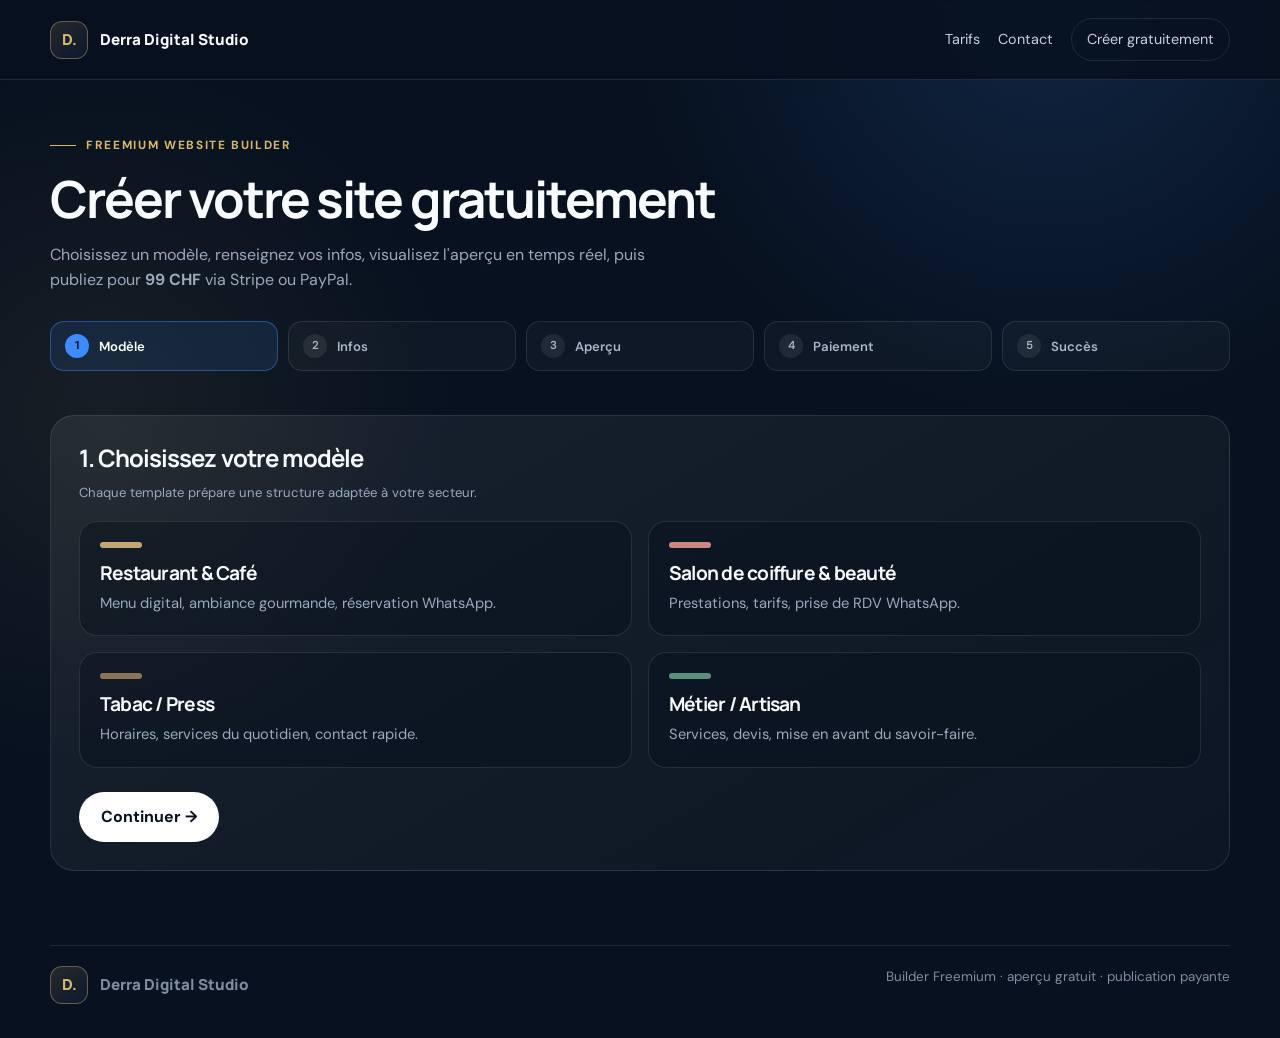
==== builder.html @ 291c0d31 "Set freemium publish price to 99 CHF Align the primary publish CTA and mock checkout amount with the" ====
<!DOCTYPE html>
<html lang="fr">
<head>
  <meta charset="UTF-8">
  <meta name="viewport" content="width=device-width, initial-scale=1.0">
  <meta name="description" content="Créez gratuitement l'aperçu de votre site avec Derra Digital Studio, puis publiez-le après paiement.">
  <meta name="theme-color" content="#07111f">
  <title>Créer votre site gratuitement — Derra Digital Studio</title>
  <link rel="preconnect" href="https://fonts.googleapis.com">
  <link rel="preconnect" href="https://fonts.gstatic.com" crossorigin>
  <link href="https://fonts.googleapis.com/css2?family=DM+Sans:wght@400;500;600;700&family=Manrope:wght@600;700;800&display=swap" rel="stylesheet">
  <link rel="stylesheet" href="css/builder.css">
</head>
<body>
  <header class="site-header">
    <nav class="container nav" aria-label="Navigation builder">
      <a class="brand" href="index.html">
        <span class="brand-mark">D.</span>
        <span>Derra Digital Studio</span>
      </a>
      <div class="nav-links">
        <a href="index.html#tarifs">Tarifs</a>
        <a href="index.html#contact">Contact</a>
        <a class="nav-cta" href="#/template">Créer gratuitement</a>
      </div>
    </nav>
  </header>

  <main class="container">
    <section class="builder-hero">
      <span class="eyebrow">Freemium Website Builder</span>
      <h1>Créer votre site gratuitement</h1>
      <p>Choisissez un modèle, renseignez vos infos, visualisez l'aperçu en temps réel, puis publiez pour <strong>99 CHF</strong> via Stripe ou PayPal.</p>
      <div class="steps" id="builder-steps" aria-label="Étapes du parcours"></div>
    </section>

    <!-- STEP 1: Template -->
    <section class="view panel" data-view="template">
      <h2>1. Choisissez votre modèle</h2>
      <p class="hint" style="margin:10px 0 18px">Chaque template prépare une structure adaptée à votre secteur.</p>
      <div class="template-grid" id="template-grid"></div>
      <div class="btn-row">
        <button class="btn btn-primary" type="button" data-action="goto-details">Continuer →</button>
      </div>
    </section>

    <!-- STEP 2: Details -->
    <section class="view" data-view="details">
      <div class="workspace">
        <div class="panel">
          <h2>2. Informations de votre commerce</h2>
          <p class="hint" style="margin:10px 0 18px">Les champs alimentent l'aperçu en direct à droite.</p>

          <form id="details-form" class="form-grid">
            <div class="field">
              <label for="businessName">Nom du commerce</label>
              <input id="businessName" name="businessName" type="text" placeholder="Ex. : Café du Quai" required>
            </div>
            <div class="field">
              <label for="tagline">Accroche / tagline</label>
              <input id="tagline" name="tagline" type="text" placeholder="Ex. : Cuisine maison & terrasse">
            </div>

            <div class="field">
              <label for="logo-input">Logo</label>
              <input id="logo-input" type="file" accept="image/*">
            </div>
            <div class="field">
              <label for="banner-input">Bannière</label>
              <input id="banner-input" type="file" accept="image/*">
            </div>

            <div class="field">
              <label for="phone">Téléphone</label>
              <input id="phone" name="phone" type="tel" placeholder="+41 …">
            </div>
            <div class="field">
              <label for="whatsapp">WhatsApp</label>
              <input id="whatsapp" name="whatsapp" type="tel" placeholder="+41 76 …">
            </div>
            <div class="field full">
              <label for="address">Adresse</label>
              <input id="address" name="address" type="text" placeholder="Rue, NPA, ville">
            </div>
            <div class="field full">
              <label for="hours">Horaires d'ouverture</label>
              <textarea id="hours" name="hours" placeholder="Lun–Sam 9h–18h30"></textarea>
            </div>

            <div class="field full">
              <label>Thème de couleurs</label>
              <div class="theme-grid" id="theme-grid"></div>
            </div>

            <div class="field full">
              <label>Services / produits (prix + images)</label>
              <div class="services-list" id="services-list"></div>
              <div class="btn-row" style="margin-top:12px">
                <button class="btn btn-secondary" type="button" data-action="add-service">+ Ajouter un service</button>
              </div>
            </div>
          </form>

          <p class="error" id="form-error" role="alert"></p>
          <div class="btn-row">
            <button class="btn btn-secondary" type="button" data-action="goto-template">← Retour</button>
            <button class="btn btn-primary" type="button" data-action="goto-preview">Voir l'aperçu →</button>
          </div>
        </div>

        <aside class="preview-shell" data-preview-mount aria-label="Aperçu en direct"></aside>
      </div>
    </section>

    <!-- STEP 3: Preview -->
    <section class="view panel" data-view="preview">
      <h2>3. Aperçu gratuit en temps réel</h2>
      <p class="hint" style="margin:10px 0 18px">Votre brouillon est gratuit. La publication en ligne démarre après paiement.</p>
      <div class="preview-shell" data-preview-mount style="position:relative;top:0;margin-bottom:8px"></div>
      <div class="btn-row">
        <button class="btn btn-secondary" type="button" data-action="back-details">← Modifier les infos</button>
        <button class="btn btn-gold" type="button" data-action="goto-checkout">Publier mon site web maintenant — 99 CHF</button>
      </div>
    </section>

    <!-- STEP 4: Checkout -->
    <section class="view" data-view="checkout">
      <div class="checkout-grid">
        <div class="panel">
          <h2>4. Publier mon site web maintenant — 99 CHF</h2>
          <p class="hint" style="margin:10px 0 18px">Choisissez Stripe ou PayPal pour confirmer la publication. Le paiement est simulé pour cette démo (intégration réelle à brancher ensuite).</p>

          <div class="pay-options" id="pay-options">
            <div class="pay-card">
              <div>
                <strong>Stripe</strong>
                <p>Carte bancaire sécurisée · 99 CHF</p>
              </div>
              <button class="btn btn-gold" type="button" data-pay="stripe">Publier mon site web maintenant — 99 CHF</button>
            </div>
            <div class="pay-card">
              <div>
                <strong>PayPal</strong>
                <p>Compte PayPal ou carte · 99 CHF</p>
              </div>
              <button class="btn btn-primary" type="button" data-pay="paypal">Payer 99 CHF avec PayPal</button>
            </div>
          </div>

          <div class="btn-row">
            <button class="btn btn-secondary" type="button" data-action="goto-preview">← Revenir à l'aperçu</button>
          </div>
        </div>

        <div>
          <div class="summary-box" id="checkout-summary"></div>
          <div class="preview-shell" data-preview-mount style="margin-top:16px;position:relative;top:0"></div>
        </div>
      </div>
    </section>

    <!-- STEP 5: Success -->
    <section class="view" data-view="success">
      <div class="success-card">
        <div class="badge-ok">Paiement confirmé</div>
        <h2>Votre site est prêt à être mis en ligne</h2>
        <div id="success-meta"></div>
        <ol>
          <li>Nous verrouillons votre configuration (brouillon payé).</li>
          <li>Vous recevez un lien de prévisualisation de production.</li>
          <li>Connectez votre nom de domaine (ex. moncommerce.ch) via DNS.</li>
          <li>Validation finale et mise en ligne sous 2 à 3 jours après réception des médias.</li>
        </ol>
        <div class="btn-row" style="justify-content:center">
          <a class="btn btn-primary" href="https://wa.me/41765761672?text=Bonjour%20Derra%20Digital%20Studio%2C%20j%27ai%20pay%C3%A9%20la%20publication%20Freemium%20et%20je%20souhaite%20connecter%20mon%20domaine." target="_blank" rel="noopener noreferrer">Parler du domaine sur WhatsApp</a>
          <button class="btn btn-secondary" type="button" data-action="reset-builder">Créer un nouveau brouillon</button>
        </div>
      </div>
    </section>
  </main>

  <div class="overlay" id="payment-overlay" aria-live="polite" aria-busy="true">
    <div class="modal">
      <div class="spinner" aria-hidden="true"></div>
      <h3>Traitement du paiement</h3>
      <p id="payment-overlay-text" style="color:#9aa9bc;margin:10px 0 0">Veuillez patienter…</p>
    </div>
  </div>

  <footer>
    <div class="container footer-inner">
      <a class="brand" href="index.html"><span class="brand-mark">D.</span><span>Derra Digital Studio</span></a>
      <span>Builder Freemium · aperçu gratuit · publication payante</span>
    </div>
  </footer>

  <script src="js/builder-state.js"></script>
  <script src="js/builder-app.js"></script>
</body>
</html>
---- css/builder.css ----
:root {
  --ink: #07111f;
  --ink-soft: #0d1b2d;
  --blue: #3d8bfd;
  --blue-light: #78b4ff;
  --gold: #d9b86c;
  --white: #f8fbff;
  --muted: #9aa9bc;
  --line: rgba(255, 255, 255, .1);
  --card: rgba(255, 255, 255, .055);
  --radius: 24px;
  --shadow: 0 24px 80px rgba(0, 0, 0, .3);
}

* { box-sizing: border-box; }
html { scroll-behavior: smooth; }
body {
  margin: 0;
  min-height: 100vh;
  color: var(--white);
  background:
    radial-gradient(circle at 82% 0%, rgba(61, 139, 253, .16), transparent 26rem),
    radial-gradient(circle at 8% 40%, rgba(217, 184, 108, .08), transparent 22rem),
    var(--ink);
  font-family: "DM Sans", sans-serif;
  line-height: 1.6;
}

a { color: inherit; text-decoration: none; }
button, input, textarea, select { font: inherit; }
img { max-width: 100%; display: block; }
.container { width: min(1180px, calc(100% - 36px)); margin-inline: auto; }

.site-header {
  position: sticky;
  top: 0;
  z-index: 20;
  padding: 18px 0;
  border-bottom: 1px solid var(--line);
  background: rgba(7, 17, 31, .88);
  backdrop-filter: blur(14px);
}
.nav { display: flex; align-items: center; justify-content: space-between; gap: 20px; }
.brand { display: flex; align-items: center; gap: 12px; font: 800 .95rem "Manrope", sans-serif; }
.brand-mark {
  display: grid;
  width: 38px;
  height: 38px;
  place-items: center;
  border: 1px solid rgba(217, 184, 108, .4);
  border-radius: 12px;
  color: var(--gold);
  background: linear-gradient(145deg, rgba(217, 184, 108, .15), rgba(61, 139, 253, .08));
  font: 800 .95rem "Manrope", sans-serif;
}
.nav-links { display: flex; align-items: center; gap: 18px; color: #c7d1de; font-size: .9rem; }
.nav-cta {
  padding: 9px 15px;
  border: 1px solid var(--line);
  border-radius: 999px;
}

.builder-hero { padding: 48px 0 20px; }
.eyebrow {
  display: inline-flex;
  align-items: center;
  gap: 10px;
  margin-bottom: 14px;
  color: var(--gold);
  font-size: .74rem;
  font-weight: 700;
  letter-spacing: .14em;
  text-transform: uppercase;
}
.eyebrow::before { width: 26px; height: 1px; background: currentColor; content: ""; }
h1, h2, h3 { margin: 0; font-family: "Manrope", sans-serif; letter-spacing: -.04em; line-height: 1.15; }
h1 { font-size: clamp(2rem, 4vw, 3.2rem); max-width: 760px; }
.builder-hero p { max-width: 640px; margin: 14px 0 0; color: var(--muted); }

.steps {
  display: grid;
  grid-template-columns: repeat(5, 1fr);
  gap: 10px;
  margin: 28px 0 24px;
}
.step-pill {
  display: flex;
  align-items: center;
  gap: 10px;
  padding: 12px 14px;
  border: 1px solid var(--line);
  border-radius: 14px;
  color: #aab7c8;
  background: rgba(255, 255, 255, .03);
  font-size: .82rem;
  font-weight: 600;
}
.step-pill span {
  display: grid;
  width: 24px;
  height: 24px;
  place-items: center;
  border-radius: 50%;
  background: rgba(255, 255, 255, .08);
  font-size: .72rem;
}
.step-pill.active {
  border-color: rgba(61, 139, 253, .45);
  color: #fff;
  background: rgba(61, 139, 253, .12);
}
.step-pill.active span { background: var(--blue); color: #06101d; font-weight: 800; }
.step-pill.done { border-color: rgba(217, 184, 108, .35); color: #e8eef6; }

.panel {
  padding: 28px;
  border: 1px solid var(--line);
  border-radius: var(--radius);
  background: linear-gradient(150deg, rgba(255, 255, 255, .07), rgba(255, 255, 255, .025));
}

.btn {
  display: inline-flex;
  min-height: 50px;
  align-items: center;
  justify-content: center;
  gap: 10px;
  padding: 0 22px;
  border: 0;
  border-radius: 999px;
  cursor: pointer;
  font-weight: 700;
  transition: transform .2s ease, border-color .2s ease;
}
.btn:hover { transform: translateY(-2px); }
.btn:disabled { opacity: .55; cursor: not-allowed; transform: none; }
.btn-primary { color: #07111f; background: #fff; }
.btn-secondary { border: 1px solid var(--line); color: #d7e0eb; background: rgba(255, 255, 255, .03); }
.btn-gold { color: #1a1408; background: linear-gradient(120deg, #e5c882, #d9b86c); }
.btn-row { display: flex; flex-wrap: wrap; gap: 12px; margin-top: 24px; }

.template-grid {
  display: grid;
  grid-template-columns: repeat(2, 1fr);
  gap: 16px;
}
.template-card {
  text-align: left;
  padding: 20px;
  border: 1px solid var(--line);
  border-radius: 18px;
  color: inherit;
  background: rgba(5, 15, 27, .4);
  cursor: pointer;
  transition: border-color .2s ease, transform .2s ease;
}
.template-card:hover { border-color: rgba(120, 180, 255, .35); transform: translateY(-3px); }
.template-card.selected {
  border-color: rgba(61, 139, 253, .55);
  box-shadow: 0 0 0 1px rgba(61, 139, 253, .25);
}
.template-card h3 { font-size: 1.2rem; margin-bottom: 8px; }
.template-card p { margin: 0; color: var(--muted); font-size: .92rem; }
.template-accent {
  width: 42px;
  height: 6px;
  margin-bottom: 14px;
  border-radius: 999px;
}

.form-grid { display: grid; grid-template-columns: repeat(2, 1fr); gap: 16px; }
.field { display: grid; gap: 8px; }
.field.full { grid-column: 1 / -1; }
.field label { color: #d7e0eb; font-size: .84rem; font-weight: 700; }
.field input,
.field select,
.field textarea {
  width: 100%;
  padding: 13px 15px;
  border: 1px solid rgba(255, 255, 255, .14);
  border-radius: 14px;
  color: #f4f8fc;
  background: rgba(5, 15, 27, .55);
  outline: none;
}
.field textarea { min-height: 96px; resize: vertical; }
.field input:focus,
.field select:focus,
.field textarea:focus {
  border-color: rgba(120, 180, 255, .55);
  box-shadow: 0 0 0 3px rgba(61, 139, 253, .18);
}
.field select option { color: #07111f; }
.hint { margin: 0; color: var(--muted); font-size: .82rem; }
.error { color: #ff9b9b; font-size: .84rem; margin: 8px 0 0; }

.theme-grid { display: grid; grid-template-columns: repeat(4, 1fr); gap: 10px; }
.theme-swatch {
  display: grid;
  gap: 8px;
  padding: 12px;
  border: 1px solid var(--line);
  border-radius: 14px;
  color: inherit;
  background: rgba(255, 255, 255, .03);
  cursor: pointer;
  text-align: left;
}
.theme-swatch.selected { border-color: rgba(217, 184, 108, .5); }
.theme-swatch i {
  display: block;
  height: 28px;
  border-radius: 8px;
}
.theme-swatch span { font-size: .78rem; font-weight: 700; }

.services-list { display: grid; gap: 12px; }
.service-row {
  display: grid;
  grid-template-columns: 1.3fr .7fr 1fr auto;
  gap: 10px;
  align-items: end;
  padding: 14px;
  border: 1px solid var(--line);
  border-radius: 16px;
  background: rgba(5, 15, 27, .35);
}
.service-row .remove {
  min-height: 46px;
  padding: 0 14px;
  border: 1px solid rgba(255, 120, 120, .25);
  border-radius: 12px;
  color: #ffb4b4;
  background: rgba(255, 80, 80, .08);
  cursor: pointer;
}

.workspace {
  display: grid;
  grid-template-columns: minmax(0, .95fr) minmax(0, 1.05fr);
  gap: 20px;
  align-items: start;
}

.preview-shell {
  position: sticky;
  top: 96px;
  overflow: hidden;
  border: 1px solid var(--line);
  border-radius: 20px;
  background: #0a1524;
  box-shadow: var(--shadow);
}
.preview-banner {
  display: flex;
  align-items: center;
  justify-content: center;
  gap: 8px;
  padding: 11px 14px;
  color: #1a1408;
  background: linear-gradient(120deg, #e5c882, #d9b86c);
  font-size: .8rem;
  font-weight: 800;
  letter-spacing: .04em;
  text-transform: uppercase;
}
.preview-frame {
  min-height: 560px;
  padding: 0;
  overflow: hidden;
}
.preview-site {
  min-height: 560px;
  color: var(--preview-text, #fff);
  background: var(--preview-bg, #07111f);
}
.preview-site .phero {
  position: relative;
  min-height: 250px;
  display: grid;
  align-items: end;
  padding: 28px;
  background:
    linear-gradient(180deg, rgba(0, 0, 0, .15), rgba(0, 0, 0, .72)),
    var(--preview-banner, linear-gradient(135deg, #1c2d45, #0d1b2d));
  background-size: cover;
  background-position: center;
}
.preview-site .phero img.logo {
  width: 56px;
  height: 56px;
  object-fit: cover;
  border-radius: 12px;
  margin-bottom: 14px;
  border: 1px solid rgba(255, 255, 255, .25);
}
.preview-site .phero h2 { font-size: clamp(1.6rem, 3vw, 2.2rem); }
.preview-site .phero p { margin: 8px 0 0; opacity: .88; }
.preview-body { padding: 24px; background: var(--preview-soft, #0d1b2d); }
.preview-meta {
  display: grid;
  gap: 8px;
  margin-bottom: 20px;
  padding: 14px;
  border: 1px solid rgba(255, 255, 255, .1);
  border-radius: 14px;
  font-size: .88rem;
}
.preview-services { display: grid; gap: 10px; }
.preview-service {
  display: grid;
  grid-template-columns: 64px 1fr auto;
  gap: 12px;
  align-items: center;
  padding: 10px;
  border-radius: 12px;
  background: rgba(255, 255, 255, .05);
}
.preview-service img {
  width: 64px;
  height: 64px;
  object-fit: cover;
  border-radius: 10px;
  background: rgba(255, 255, 255, .08);
}
.preview-service strong { display: block; }
.preview-service span { color: var(--preview-primary, #78b4ff); font-weight: 700; }
.preview-empty { color: rgba(255, 255, 255, .55); font-size: .9rem; }

.checkout-grid { display: grid; grid-template-columns: 1.1fr .9fr; gap: 18px; }
.pay-options { display: grid; gap: 12px; }
.pay-card {
  display: flex;
  align-items: center;
  justify-content: space-between;
  gap: 14px;
  padding: 18px;
  border: 1px solid var(--line);
  border-radius: 16px;
  background: rgba(5, 15, 27, .45);
}
.pay-card strong { display: block; font-size: 1.05rem; }
.pay-card p { margin: 4px 0 0; color: var(--muted); font-size: .86rem; }
.summary-box {
  padding: 20px;
  border: 1px solid rgba(61, 139, 253, .28);
  border-radius: 18px;
  background: rgba(61, 139, 253, .1);
}
.summary-box ul { margin: 12px 0 0; padding-left: 18px; color: #d5deed; }
.summary-price {
  margin-top: 18px;
  font: 800 2rem/1 "Manrope", sans-serif;
  letter-spacing: -.04em;
}

.overlay {
  position: fixed;
  inset: 0;
  z-index: 40;
  display: none;
  place-items: center;
  padding: 20px;
  background: rgba(3, 8, 16, .72);
}
.overlay.open { display: grid; }
.modal {
  width: min(420px, 100%);
  padding: 28px;
  border: 1px solid var(--line);
  border-radius: 20px;
  background: #0d1b2d;
  text-align: center;
}
.spinner {
  width: 42px;
  height: 42px;
  margin: 0 auto 16px;
  border: 3px solid rgba(255, 255, 255, .15);
  border-top-color: var(--blue-light);
  border-radius: 50%;
  animation: spin .8s linear infinite;
}
@keyframes spin { to { transform: rotate(360deg); } }

.success-card {
  max-width: 720px;
  margin: 0 auto;
  padding: 36px;
  border: 1px solid rgba(120, 180, 255, .25);
  border-radius: 28px;
  background: linear-gradient(130deg, rgba(61, 139, 253, .14), rgba(217, 184, 108, .07));
  text-align: center;
}
.success-card ol {
  text-align: left;
  margin: 24px auto 0;
  max-width: 520px;
  color: #d5deed;
}
.badge-ok {
  display: inline-flex;
  margin-bottom: 14px;
  padding: 7px 12px;
  border-radius: 999px;
  color: #0b1a12;
  background: #8de0b5;
  font-size: .75rem;
  font-weight: 800;
  letter-spacing: .06em;
  text-transform: uppercase;
}

.view { display: none; }
.view.active { display: block; }

footer {
  margin-top: 50px;
  padding: 24px 0 34px;
  color: #7f8da0;
  font-size: .84rem;
}
.footer-inner {
  display: flex;
  justify-content: space-between;
  gap: 16px;
  padding-top: 20px;
  border-top: 1px solid var(--line);
}

@media (max-width: 940px) {
  .steps { grid-template-columns: 1fr 1fr; }
  .template-grid,
  .workspace,
  .checkout-grid,
  .form-grid { grid-template-columns: 1fr; }
  .theme-grid { grid-template-columns: 1fr 1fr; }
  .preview-shell { position: static; }
  .service-row { grid-template-columns: 1fr; }
  .nav-links a:not(.nav-cta) { display: none; }
}

@media (max-width: 560px) {
  .steps { grid-template-columns: 1fr; }
  .panel { padding: 20px; }
  .btn-row { flex-direction: column; }
  .btn-row .btn { width: 100%; }
  .footer-inner { flex-direction: column; }
}
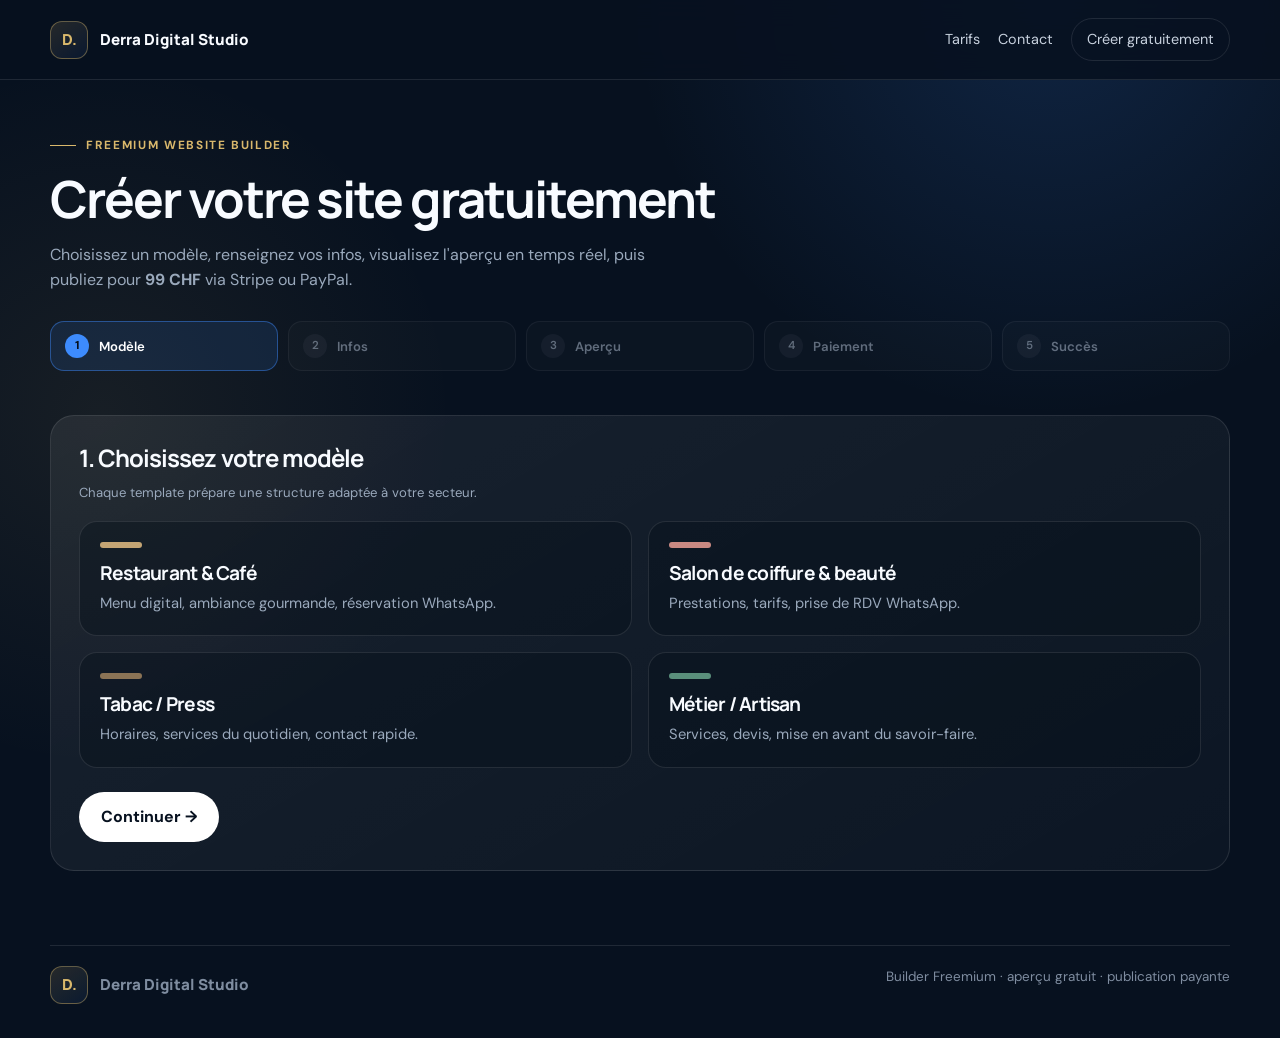
==== commit cffc1cca: "Improve freemium builder preview UX Render a full interactive site preview, enable step jumping, and" ====
--- a/builder.html
+++ b/builder.html
@@ -108,18 +108,30 @@
           </div>
         </div>
 
-        <aside class="preview-shell" data-preview-mount aria-label="Aperçu en direct"></aside>
+        <aside class="preview-shell compact" data-preview-mount data-preview-mode="compact" aria-label="Aperçu en direct"></aside>
       </div>
     </section>
 
     <!-- STEP 3: Preview -->
-    <section class="view panel" data-view="preview">
-      <h2>3. Aperçu gratuit en temps réel</h2>
-      <p class="hint" style="margin:10px 0 18px">Votre brouillon est gratuit. La publication en ligne démarre après paiement.</p>
-      <div class="preview-shell" data-preview-mount style="position:relative;top:0;margin-bottom:8px"></div>
-      <div class="btn-row">
-        <button class="btn btn-secondary" type="button" data-action="back-details">← Modifier les infos</button>
-        <button class="btn btn-gold" type="button" data-action="goto-checkout">Publier mon site web maintenant — 99 CHF</button>
+    <section class="view" data-view="preview">
+      <div class="panel" style="margin-bottom:16px">
+        <h2>3. Aperçu gratuit en temps réel</h2>
+        <p class="hint" style="margin:10px 0 0">Voici exactement à quoi ressemblera votre site publié. Naviguez dans l'aperçu, puis publiez quand vous êtes prêt.</p>
+      </div>
+
+      <div class="preview-shell full-page" data-preview-mount data-preview-mode="full" aria-label="Aperçu complet du site"></div>
+
+      <div class="preview-cta-bar" id="preview-cta-bar">
+        <strong>Votre site vous plaît ?</strong>
+        <div class="preview-cta-actions">
+          <button class="btn btn-secondary" type="button" data-action="back-details">Retour pour modifier</button>
+          <button class="btn btn-gold" type="button" data-action="goto-checkout">Publier mon site maintenant — 99 CHF</button>
+        </div>
+      </div>
+
+      <div class="btn-row" style="margin-top:18px">
+        <button class="btn btn-secondary" type="button" data-action="back-details">← Retour</button>
+        <button class="btn btn-primary" type="button" data-action="goto-checkout">Continuer vers le paiement →</button>
       </div>
     </section>
 
@@ -136,7 +148,7 @@
                 <strong>Stripe</strong>
                 <p>Carte bancaire sécurisée · 99 CHF</p>
               </div>
-              <button class="btn btn-gold" type="button" data-pay="stripe">Publier mon site web maintenant — 99 CHF</button>
+              <button class="btn btn-gold" type="button" data-pay="stripe">Publier mon site maintenant — 99 CHF</button>
             </div>
             <div class="pay-card">
               <div>
@@ -148,13 +160,13 @@
           </div>
 
           <div class="btn-row">
-            <button class="btn btn-secondary" type="button" data-action="goto-preview">← Revenir à l'aperçu</button>
+            <button class="btn btn-secondary" type="button" data-action="back-preview">← Retour</button>
           </div>
         </div>
 
         <div>
           <div class="summary-box" id="checkout-summary"></div>
-          <div class="preview-shell" data-preview-mount style="margin-top:16px;position:relative;top:0"></div>
+          <div class="preview-shell compact" data-preview-mount data-preview-mode="compact" style="margin-top:16px;position:relative;top:0"></div>
         </div>
       </div>
     </section>
--- a/css/builder.css
+++ b/css/builder.css
@@ -87,13 +87,26 @@
   display: flex;
   align-items: center;
   gap: 10px;
+  width: 100%;
   padding: 12px 14px;
   border: 1px solid var(--line);
   border-radius: 14px;
   color: #aab7c8;
   background: rgba(255, 255, 255, .03);
+  font: inherit;
   font-size: .82rem;
   font-weight: 600;
+  text-align: left;
+  cursor: default;
+}
+.step-pill.clickable {
+  cursor: pointer;
+  transition: border-color .2s ease, transform .2s ease, background .2s ease;
+}
+.step-pill.clickable:hover {
+  border-color: rgba(120, 180, 255, .4);
+  transform: translateY(-1px);
+  color: #fff;
 }
 .step-pill span {
   display: grid;
@@ -111,6 +124,12 @@
 }
 .step-pill.active span { background: var(--blue); color: #06101d; font-weight: 800; }
 .step-pill.done { border-color: rgba(217, 184, 108, .35); color: #e8eef6; }
+.step-pill:disabled,
+.step-pill.locked {
+  opacity: .55;
+  cursor: not-allowed;
+  pointer-events: none;
+}
 
 .panel {
   padding: 28px;
@@ -265,67 +284,204 @@
   text-transform: uppercase;
 }
 .preview-frame {
-  min-height: 560px;
+  min-height: 420px;
+  max-height: 640px;
   padding: 0;
-  overflow: hidden;
-}
+  overflow: auto;
+  background: #050b14;
+}
+.preview-shell.full-page {
+  position: relative;
+  top: 0;
+  margin-bottom: 88px;
+}
+.preview-shell.full-page .preview-frame {
+  min-height: 720px;
+  max-height: none;
+  overflow: visible;
+}
+.preview-shell.compact .preview-frame {
+  max-height: 560px;
+}
+
 .preview-site {
-  min-height: 560px;
+  min-height: 100%;
   color: var(--preview-text, #fff);
   background: var(--preview-bg, #07111f);
-}
-.preview-site .phero {
+  font-family: "DM Sans", sans-serif;
+}
+.preview-site * { box-sizing: border-box; }
+.ps-header {
+  display: flex;
+  align-items: center;
+  justify-content: space-between;
+  gap: 16px;
+  padding: 16px 22px;
+  border-bottom: 1px solid rgba(255, 255, 255, .1);
+  background: rgba(0, 0, 0, .22);
+}
+.ps-brand { display: flex; align-items: center; gap: 12px; font-weight: 800; }
+.ps-brand img {
+  width: 42px;
+  height: 42px;
+  object-fit: cover;
+  border-radius: 10px;
+  border: 1px solid rgba(255, 255, 255, .2);
+}
+.ps-brand-mark {
+  display: grid;
+  width: 42px;
+  height: 42px;
+  place-items: center;
+  border-radius: 10px;
+  background: rgba(255, 255, 255, .08);
+  color: var(--preview-primary, #78b4ff);
+  font-weight: 800;
+}
+.ps-nav { display: flex; gap: 14px; color: rgba(255, 255, 255, .72); font-size: .82rem; font-weight: 600; }
+.ps-nav a:hover { color: #fff; }
+
+.ps-hero {
   position: relative;
-  min-height: 250px;
+  min-height: 320px;
   display: grid;
   align-items: end;
-  padding: 28px;
-  background:
-    linear-gradient(180deg, rgba(0, 0, 0, .15), rgba(0, 0, 0, .72)),
-    var(--preview-banner, linear-gradient(135deg, #1c2d45, #0d1b2d));
+  padding: 36px 28px;
   background-size: cover;
   background-position: center;
 }
-.preview-site .phero img.logo {
-  width: 56px;
-  height: 56px;
-  object-fit: cover;
-  border-radius: 12px;
-  margin-bottom: 14px;
-  border: 1px solid rgba(255, 255, 255, .25);
-}
-.preview-site .phero h2 { font-size: clamp(1.6rem, 3vw, 2.2rem); }
-.preview-site .phero p { margin: 8px 0 0; opacity: .88; }
-.preview-body { padding: 24px; background: var(--preview-soft, #0d1b2d); }
-.preview-meta {
-  display: grid;
+.ps-hero-copy { max-width: 640px; }
+.ps-kicker {
+  margin-bottom: 10px;
+  color: var(--preview-primary, #78b4ff);
+  font-size: .74rem;
+  font-weight: 800;
+  letter-spacing: .14em;
+  text-transform: uppercase;
+}
+.ps-hero h1 { margin: 0; font-family: "Manrope", sans-serif; font-size: clamp(1.8rem, 4vw, 2.8rem); letter-spacing: -.04em; line-height: 1.1; }
+.ps-hero p { margin: 12px 0 0; max-width: 520px; opacity: .9; font-size: 1.02rem; }
+.ps-hero-actions { display: flex; flex-wrap: wrap; gap: 10px; margin-top: 22px; }
+.ps-btn {
+  display: inline-flex;
+  min-height: 46px;
+  align-items: center;
+  justify-content: center;
   gap: 8px;
-  margin-bottom: 20px;
-  padding: 14px;
+  padding: 0 18px;
+  border-radius: 999px;
+  font-weight: 700;
+  font-size: .9rem;
+  text-decoration: none;
+  color: inherit;
+}
+.ps-btn-primary { color: #07111f; background: #fff; }
+.ps-btn-whatsapp { color: #062816; background: #25d366; }
+.ps-btn-ghost { border: 1px solid rgba(255, 255, 255, .28); color: #fff; background: rgba(255, 255, 255, .06); }
+
+.ps-section { padding: 36px 28px; }
+.ps-section.alt { background: var(--preview-soft, #0d1b2d); }
+.ps-section h2 {
+  margin: 0 0 8px;
+  font-family: "Manrope", sans-serif;
+  font-size: clamp(1.35rem, 3vw, 1.9rem);
+  letter-spacing: -.03em;
+}
+.ps-section .lead { margin: 0 0 22px; opacity: .72; }
+
+.ps-gallery {
+  display: grid;
+  grid-template-columns: repeat(3, 1fr);
+  gap: 12px;
+}
+.ps-gallery figure {
+  margin: 0;
+  overflow: hidden;
+  aspect-ratio: 4 / 3;
+  border-radius: 14px;
+  background: rgba(255, 255, 255, .06);
+}
+.ps-gallery img { width: 100%; height: 100%; object-fit: cover; }
+
+.ps-cards {
+  display: grid;
+  grid-template-columns: repeat(auto-fit, minmax(180px, 1fr));
+  gap: 14px;
+}
+.ps-card {
+  overflow: hidden;
+  border: 1px solid rgba(255, 255, 255, .1);
+  border-radius: 16px;
+  background: rgba(255, 255, 255, .04);
+}
+.ps-card-media {
+  height: 140px;
+  background:
+    linear-gradient(145deg, rgba(255, 255, 255, .08), rgba(255, 255, 255, .02));
+  background-size: cover;
+  background-position: center;
+}
+.ps-card-body { padding: 14px; }
+.ps-card-body strong { display: block; margin-bottom: 6px; }
+.ps-price { color: var(--preview-primary, #78b4ff); font-weight: 800; }
+
+.ps-contact-grid {
+  display: grid;
+  grid-template-columns: 1.1fr .9fr;
+  gap: 18px;
+  align-items: start;
+}
+.ps-info-list { display: grid; gap: 12px; }
+.ps-info-item {
+  padding: 14px 16px;
   border: 1px solid rgba(255, 255, 255, .1);
   border-radius: 14px;
-  font-size: .88rem;
-}
-.preview-services { display: grid; gap: 10px; }
-.preview-service {
-  display: grid;
-  grid-template-columns: 64px 1fr auto;
-  gap: 12px;
-  align-items: center;
-  padding: 10px;
-  border-radius: 12px;
-  background: rgba(255, 255, 255, .05);
-}
-.preview-service img {
-  width: 64px;
-  height: 64px;
-  object-fit: cover;
-  border-radius: 10px;
-  background: rgba(255, 255, 255, .08);
-}
-.preview-service strong { display: block; }
-.preview-service span { color: var(--preview-primary, #78b4ff); font-weight: 700; }
+  background: rgba(0, 0, 0, .18);
+}
+.ps-info-item span {
+  display: block;
+  margin-bottom: 4px;
+  opacity: .55;
+  font-size: .72rem;
+  font-weight: 700;
+  letter-spacing: .1em;
+  text-transform: uppercase;
+}
+.ps-cta-box {
+  padding: 20px;
+  border-radius: 18px;
+  background: linear-gradient(145deg, rgba(255, 255, 255, .08), rgba(255, 255, 255, .02));
+  border: 1px solid rgba(255, 255, 255, .12);
+}
+.ps-cta-box p { margin: 0 0 16px; opacity: .8; }
+.ps-cta-box .ps-hero-actions { margin-top: 0; }
+.ps-footer {
+  padding: 18px 28px;
+  border-top: 1px solid rgba(255, 255, 255, .08);
+  opacity: .55;
+  font-size: .8rem;
+  text-align: center;
+}
 .preview-empty { color: rgba(255, 255, 255, .55); font-size: .9rem; }
+
+.preview-cta-bar {
+  position: sticky;
+  bottom: 0;
+  z-index: 15;
+  display: none;
+  align-items: center;
+  justify-content: space-between;
+  gap: 16px;
+  margin: 0 -18px;
+  padding: 14px 18px;
+  border-top: 1px solid rgba(217, 184, 108, .35);
+  background: rgba(10, 18, 30, .94);
+  backdrop-filter: blur(12px);
+  box-shadow: 0 -12px 40px rgba(0, 0, 0, .35);
+}
+.preview-cta-bar.visible { display: flex; }
+.preview-cta-bar strong { font-size: 1.05rem; }
+.preview-cta-actions { display: flex; flex-wrap: wrap; gap: 10px; justify-content: flex-end; }
 
 .checkout-grid { display: grid; grid-template-columns: 1.1fr .9fr; gap: 18px; }
 .pay-options { display: grid; gap: 12px; }
@@ -433,11 +589,20 @@
   .template-grid,
   .workspace,
   .checkout-grid,
-  .form-grid { grid-template-columns: 1fr; }
+  .form-grid,
+  .ps-contact-grid { grid-template-columns: 1fr; }
   .theme-grid { grid-template-columns: 1fr 1fr; }
   .preview-shell { position: static; }
   .service-row { grid-template-columns: 1fr; }
   .nav-links a:not(.nav-cta) { display: none; }
+  .ps-gallery { grid-template-columns: 1fr 1fr; }
+  .preview-cta-bar {
+    flex-direction: column;
+    align-items: stretch;
+    text-align: center;
+  }
+  .preview-cta-actions { justify-content: stretch; }
+  .preview-cta-actions .btn { width: 100%; }
 }
 
 @media (max-width: 560px) {
@@ -446,4 +611,8 @@
   .btn-row { flex-direction: column; }
   .btn-row .btn { width: 100%; }
   .footer-inner { flex-direction: column; }
-}
+  .ps-gallery { grid-template-columns: 1fr; }
+  .ps-nav { display: none; }
+  .ps-hero { min-height: 280px; padding: 28px 18px; }
+  .ps-section { padding: 28px 18px; }
+}
